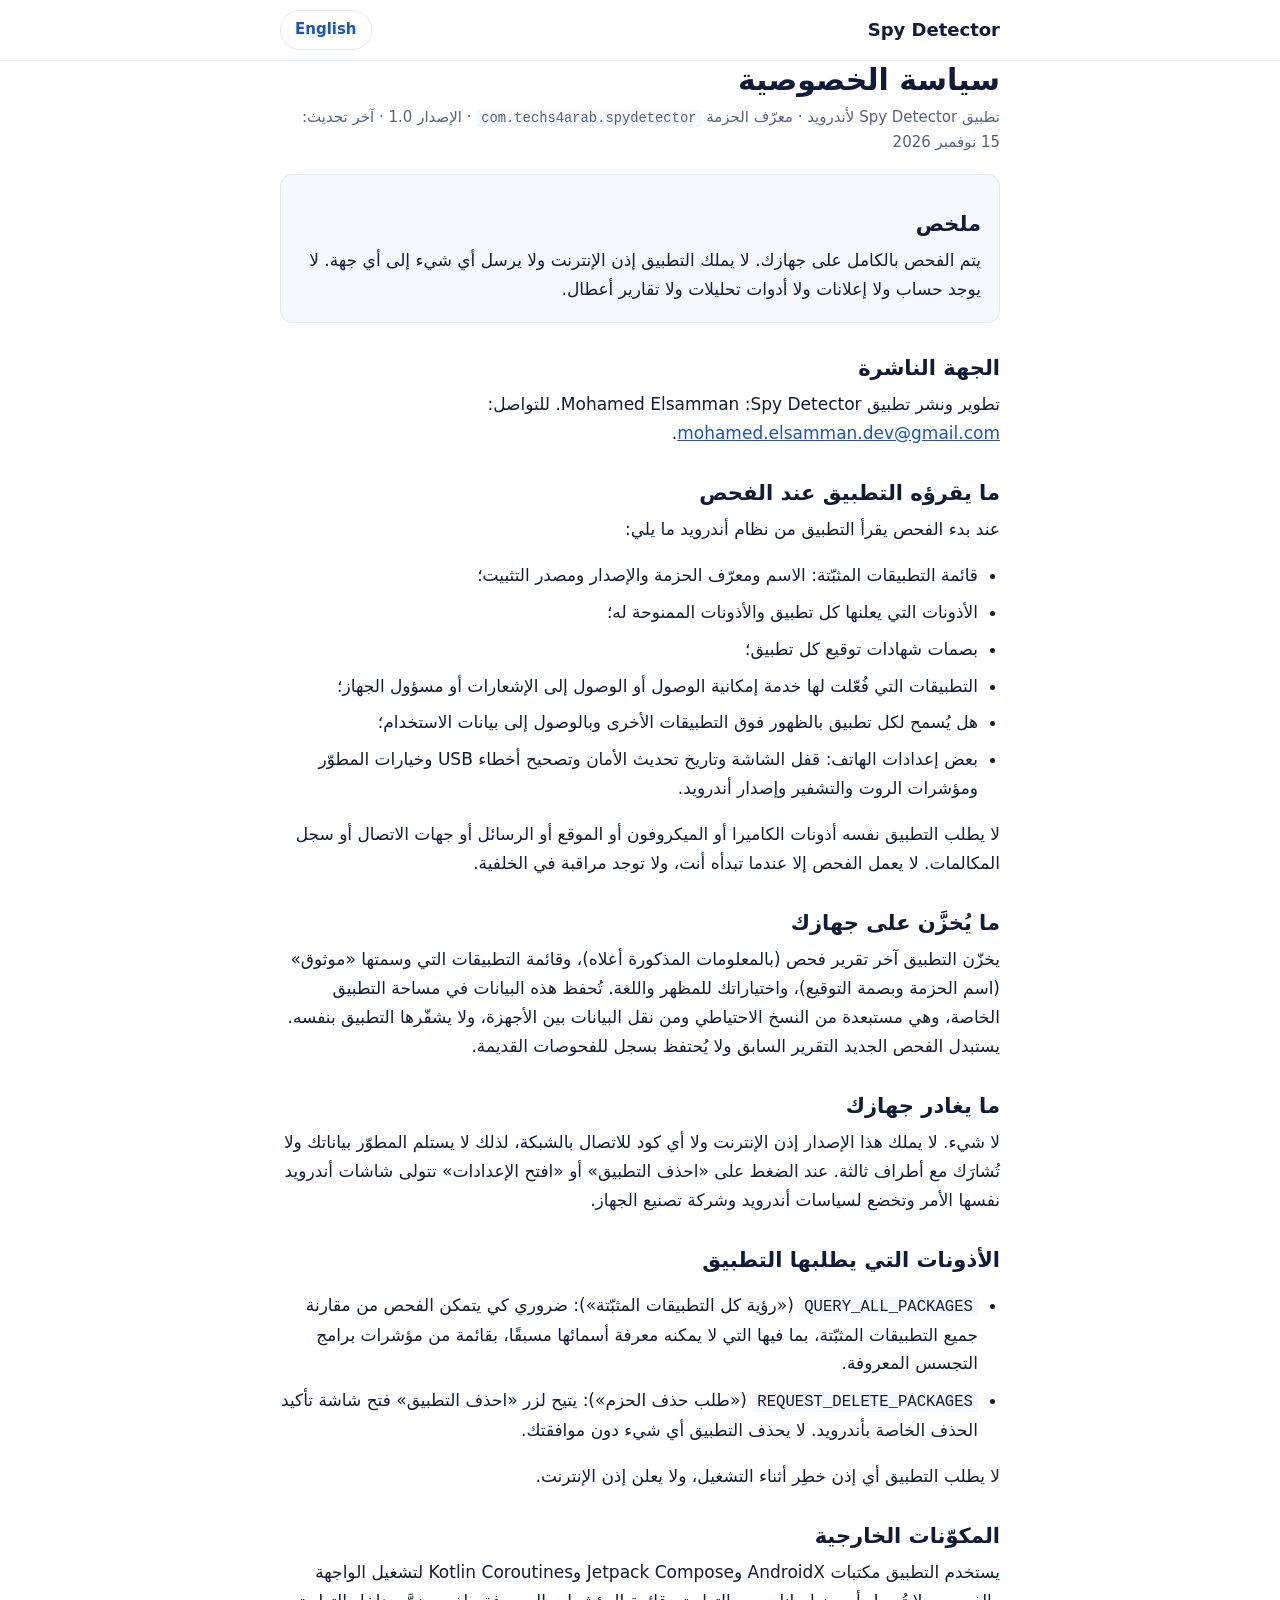
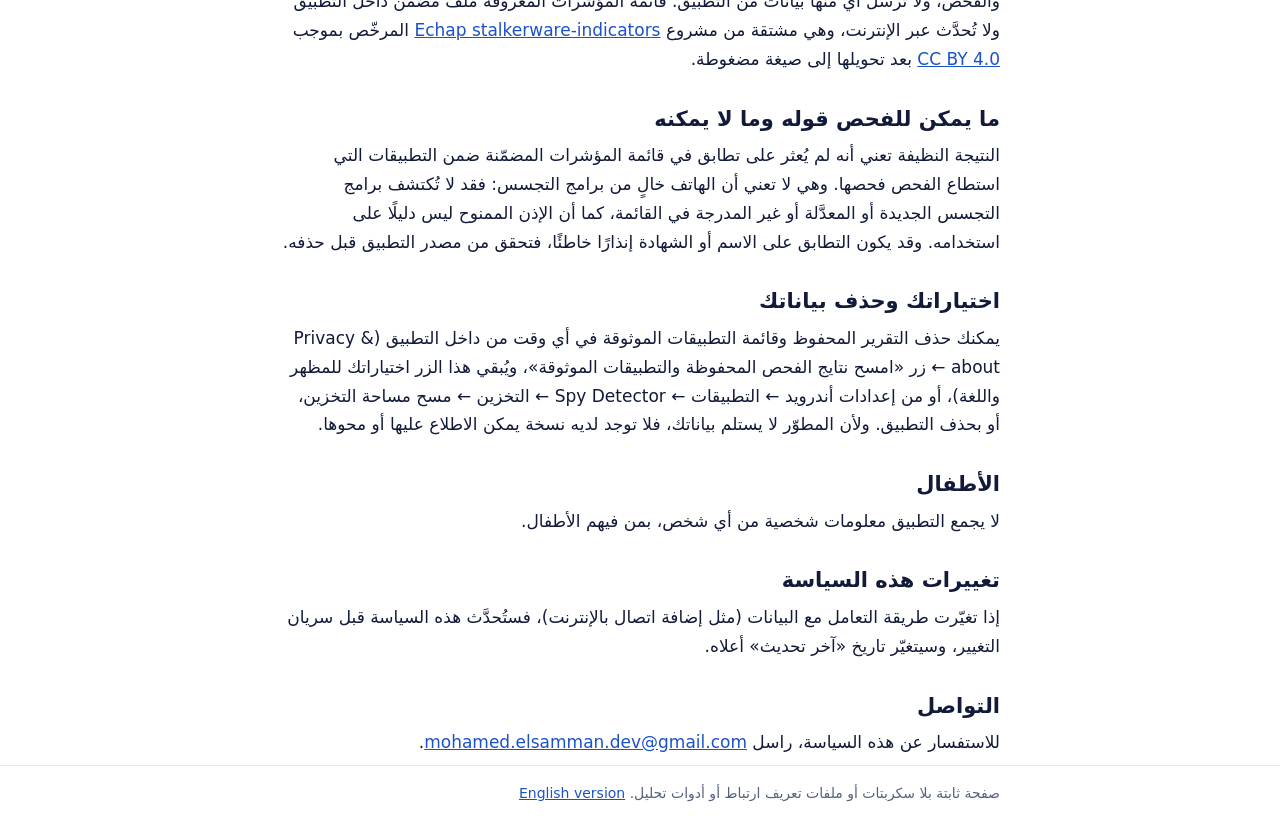
==== ar.html @ a8002fbc "Spy Detector privacy policy (EN/AR), version 1.0" ====
<!doctype html>
<html lang="ar" dir="rtl">
<head>
<meta charset="utf-8">
<meta name="viewport" content="width=device-width, initial-scale=1">
<title>Spy Detector — سياسة الخصوصية</title>
<meta name="description" content="سياسة الخصوصية لتطبيق Spy Detector على أندرويد (com.techs4arab.spydetector). يعمل التطبيق بالكامل على جهازك ولا يملك إذن الإنترنت.">
<link rel="alternate" hreflang="en" href="index.html">
<link rel="stylesheet" href="style.css">
</head>
<body>
<header><div class="wrap"><span class="brand">Spy Detector</span><a class="lang" href="index.html" hreflang="en" lang="en" dir="ltr">English</a></div></header>
<main class="wrap">
<h1>سياسة الخصوصية</h1>
<p class="meta">تطبيق Spy Detector لأندرويد · معرّف الحزمة <code>com.techs4arab.spydetector</code> · الإصدار 1.0 · آخر تحديث: 15 نوفمبر 2026</p>

<div class="summary">
<h2>ملخص</h2>
<p>يتم الفحص بالكامل على جهازك. لا يملك التطبيق إذن الإنترنت ولا يرسل أي شيء إلى أي جهة. لا يوجد حساب ولا إعلانات ولا أدوات تحليلات ولا تقارير أعطال.</p>
</div>

<h2>الجهة الناشرة</h2>
<p>تطوير ونشر تطبيق Spy Detector: <span dir="ltr">Mohamed Elsamman</span>. للتواصل: <a href="mailto:mohamed.elsamman.dev@gmail.com">mohamed.elsamman.dev@gmail.com</a>.</p>

<h2>ما يقرؤه التطبيق عند الفحص</h2>
<p>عند بدء الفحص يقرأ التطبيق من نظام أندرويد ما يلي:</p>
<ul>
<li>قائمة التطبيقات المثبّتة: الاسم ومعرّف الحزمة والإصدار ومصدر التثبيت؛</li>
<li>الأذونات التي يعلنها كل تطبيق والأذونات الممنوحة له؛</li>
<li>بصمات شهادات توقيع كل تطبيق؛</li>
<li>التطبيقات التي فُعّلت لها خدمة إمكانية الوصول أو الوصول إلى الإشعارات أو مسؤول الجهاز؛</li>
<li>هل يُسمح لكل تطبيق بالظهور فوق التطبيقات الأخرى وبالوصول إلى بيانات الاستخدام؛</li>
<li>بعض إعدادات الهاتف: قفل الشاشة وتاريخ تحديث الأمان وتصحيح أخطاء USB وخيارات المطوّر ومؤشرات الروت والتشفير وإصدار أندرويد.</li>
</ul>
<p>لا يطلب التطبيق نفسه أذونات الكاميرا أو الميكروفون أو الموقع أو الرسائل أو جهات الاتصال أو سجل المكالمات. لا يعمل الفحص إلا عندما تبدأه أنت، ولا توجد مراقبة في الخلفية.</p>

<h2>ما يُخزَّن على جهازك</h2>
<p>يخزّن التطبيق آخر تقرير فحص (بالمعلومات المذكورة أعلاه)، وقائمة التطبيقات التي وسمتها «موثوق» (اسم الحزمة وبصمة التوقيع)، واختياراتك للمظهر واللغة. تُحفظ هذه البيانات في مساحة التطبيق الخاصة، وهي مستبعدة من النسخ الاحتياطي ومن نقل البيانات بين الأجهزة، ولا يشفّرها التطبيق بنفسه. يستبدل الفحص الجديد التقرير السابق ولا يُحتفظ بسجل للفحوصات القديمة.</p>

<h2>ما يغادر جهازك</h2>
<p>لا شيء. لا يملك هذا الإصدار إذن الإنترنت ولا أي كود للاتصال بالشبكة، لذلك لا يستلم المطوّر بياناتك ولا تُشارَك مع أطراف ثالثة. عند الضغط على «احذف التطبيق» أو «افتح الإعدادات» تتولى شاشات أندرويد نفسها الأمر وتخضع لسياسات أندرويد وشركة تصنيع الجهاز.</p>

<h2>الأذونات التي يطلبها التطبيق</h2>
<ul>
<li><code>QUERY_ALL_PACKAGES</code> («رؤية كل التطبيقات المثبّتة»): ضروري كي يتمكن الفحص من مقارنة جميع التطبيقات المثبّتة، بما فيها التي لا يمكنه معرفة أسمائها مسبقًا، بقائمة من مؤشرات برامج التجسس المعروفة.</li>
<li><code>REQUEST_DELETE_PACKAGES</code> («طلب حذف الحزم»): يتيح لزر «احذف التطبيق» فتح شاشة تأكيد الحذف الخاصة بأندرويد. لا يحذف التطبيق أي شيء دون موافقتك.</li>
</ul>
<p>لا يطلب التطبيق أي إذن خطِر أثناء التشغيل، ولا يعلن إذن الإنترنت.</p>

<h2>المكوّنات الخارجية</h2>
<p>يستخدم التطبيق مكتبات AndroidX وJetpack Compose وKotlin Coroutines لتشغيل الواجهة والفحص، ولا تُرسل أي منها بيانات من التطبيق. قائمة المؤشرات المعروفة ملف مضمَّن داخل التطبيق ولا تُحدَّث عبر الإنترنت، وهي مشتقة من مشروع <a href="https://github.com/AssoEchap/stalkerware-indicators">Echap stalkerware-indicators</a> المرخّص بموجب <a href="https://creativecommons.org/licenses/by/4.0/">CC BY 4.0</a> بعد تحويلها إلى صيغة مضغوطة.</p>

<h2>ما يمكن للفحص قوله وما لا يمكنه</h2>
<p>النتيجة النظيفة تعني أنه لم يُعثر على تطابق في قائمة المؤشرات المضمّنة ضمن التطبيقات التي استطاع الفحص فحصها. وهي لا تعني أن الهاتف خالٍ من برامج التجسس: فقد لا تُكتشف برامج التجسس الجديدة أو المعدَّلة أو غير المدرجة في القائمة، كما أن الإذن الممنوح ليس دليلًا على استخدامه. وقد يكون التطابق على الاسم أو الشهادة إنذارًا خاطئًا، فتحقق من مصدر التطبيق قبل حذفه.</p>

<h2>اختياراتك وحذف بياناتك</h2>
<p>يمكنك حذف التقرير المحفوظ وقائمة التطبيقات الموثوقة في أي وقت من داخل التطبيق (Privacy &amp; about ← زر «امسح نتايج الفحص المحفوظة والتطبيقات الموثوقة»، ويُبقي هذا الزر اختياراتك للمظهر واللغة)، أو من إعدادات أندرويد ← التطبيقات ← Spy Detector ← التخزين ← مسح مساحة التخزين، أو بحذف التطبيق. ولأن المطوّر لا يستلم بياناتك، فلا توجد لديه نسخة يمكن الاطلاع عليها أو محوها.</p>

<h2>الأطفال</h2>
<p>لا يجمع التطبيق معلومات شخصية من أي شخص، بمن فيهم الأطفال.</p>

<h2>تغييرات هذه السياسة</h2>
<p>إذا تغيّرت طريقة التعامل مع البيانات (مثل إضافة اتصال بالإنترنت)، فستُحدَّث هذه السياسة قبل سريان التغيير، وسيتغيّر تاريخ «آخر تحديث» أعلاه.</p>

<h2>التواصل</h2>
<p>للاستفسار عن هذه السياسة، راسل <a href="mailto:mohamed.elsamman.dev@gmail.com">mohamed.elsamman.dev@gmail.com</a>.</p>
</main>
<footer><div class="wrap">صفحة ثابتة بلا سكربتات أو ملفات تعريف ارتباط أو أدوات تحليل. <a href="index.html" hreflang="en" lang="en" dir="ltr">English version</a></div></footer>
</body>
</html>
---- style.css ----
:root {
  --bg: #ffffff;
  --fg: #111a38;
  --muted: #55627f;
  --accent: #1c52c9;
  --line: #e3e9f3;
  --card: #f5f8fd;
}
@media (prefers-color-scheme: dark) {
  :root { --bg: #0b1020; --fg: #e8edf8; --muted: #a2aec8; --accent: #7aa2ff; --line: #25304d; --card: #121a30; }
}
* { box-sizing: border-box; }
html { -webkit-text-size-adjust: 100%; }
body {
  margin: 0; background: var(--bg); color: var(--fg);
  font: 17px/1.7 system-ui, -apple-system, "Segoe UI", Roboto, "Noto Sans", "Noto Naskh Arabic", "Noto Sans Arabic", Arial, sans-serif;
}
a { color: var(--accent); }
a:focus-visible { outline: 2px solid var(--accent); outline-offset: 2px; border-radius: 3px; }
.wrap { max-width: 760px; margin: 0 auto; padding: 0 20px; }
header { border-bottom: 1px solid var(--line); }
header .wrap { display: flex; align-items: center; justify-content: space-between; gap: 12px; flex-wrap: wrap; min-height: 60px; }
.brand { font-weight: 700; font-size: 18px; }
.lang { padding: 6px 14px; border: 1px solid var(--line); border-radius: 999px; text-decoration: none; font-weight: 600; font-size: 15px; }
main { padding: 28px 0 40px; }
h1 { font-size: 30px; line-height: 1.25; margin: 0 0 6px; }
h2 { font-size: 21px; line-height: 1.3; margin: 32px 0 6px; }
p, li { margin: 8px 0; }
ul { padding-inline-start: 22px; }
.meta { color: var(--muted); font-size: 15px; margin: 0 0 18px; }
.summary { background: var(--card); border: 1px solid var(--line); border-radius: 12px; padding: 4px 18px 10px; margin: 18px 0; }
code { font-family: ui-monospace, SFMono-Regular, Menlo, Consolas, monospace; font-size: 0.92em; background: var(--card); padding: 1px 5px; border-radius: 4px; direction: ltr; unicode-bidi: isolate; }
footer { border-top: 1px solid var(--line); color: var(--muted); font-size: 14px; padding: 16px 0 28px; }
[dir="rtl"] code { unicode-bidi: isolate; }
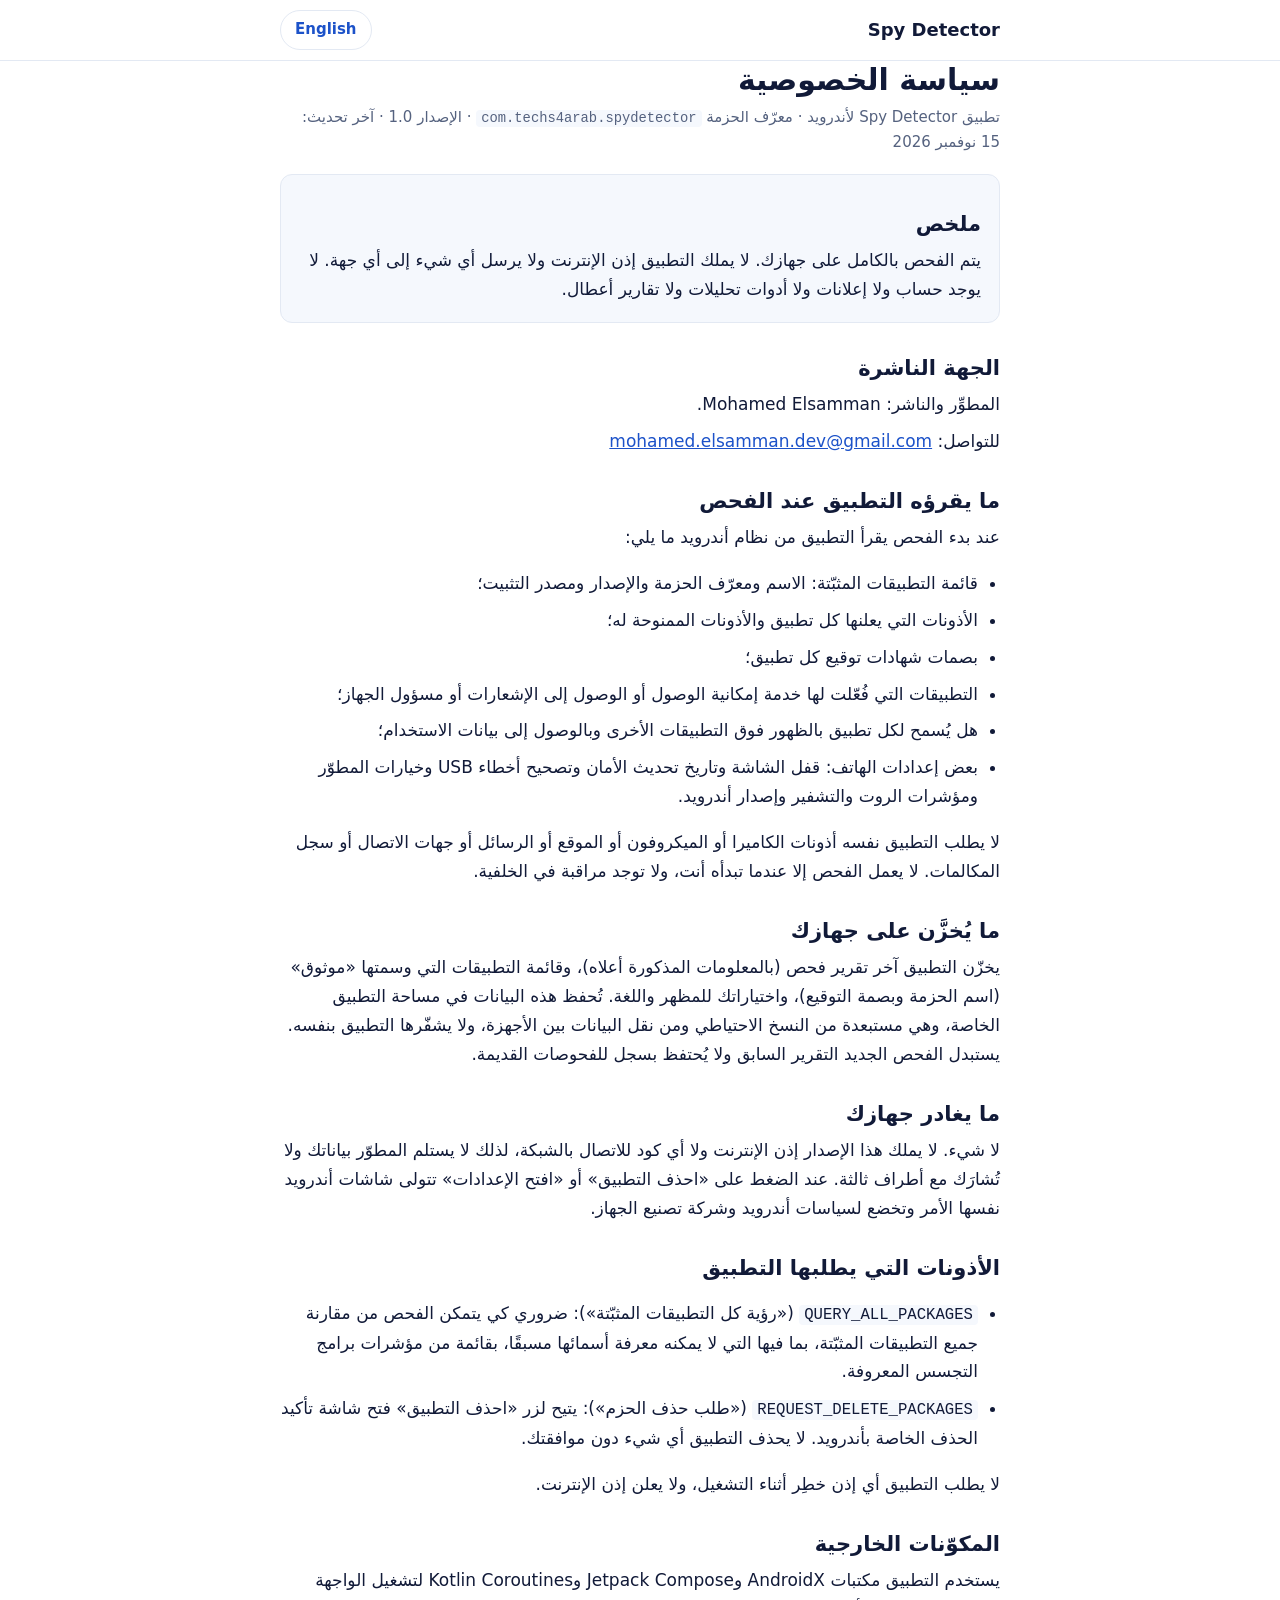
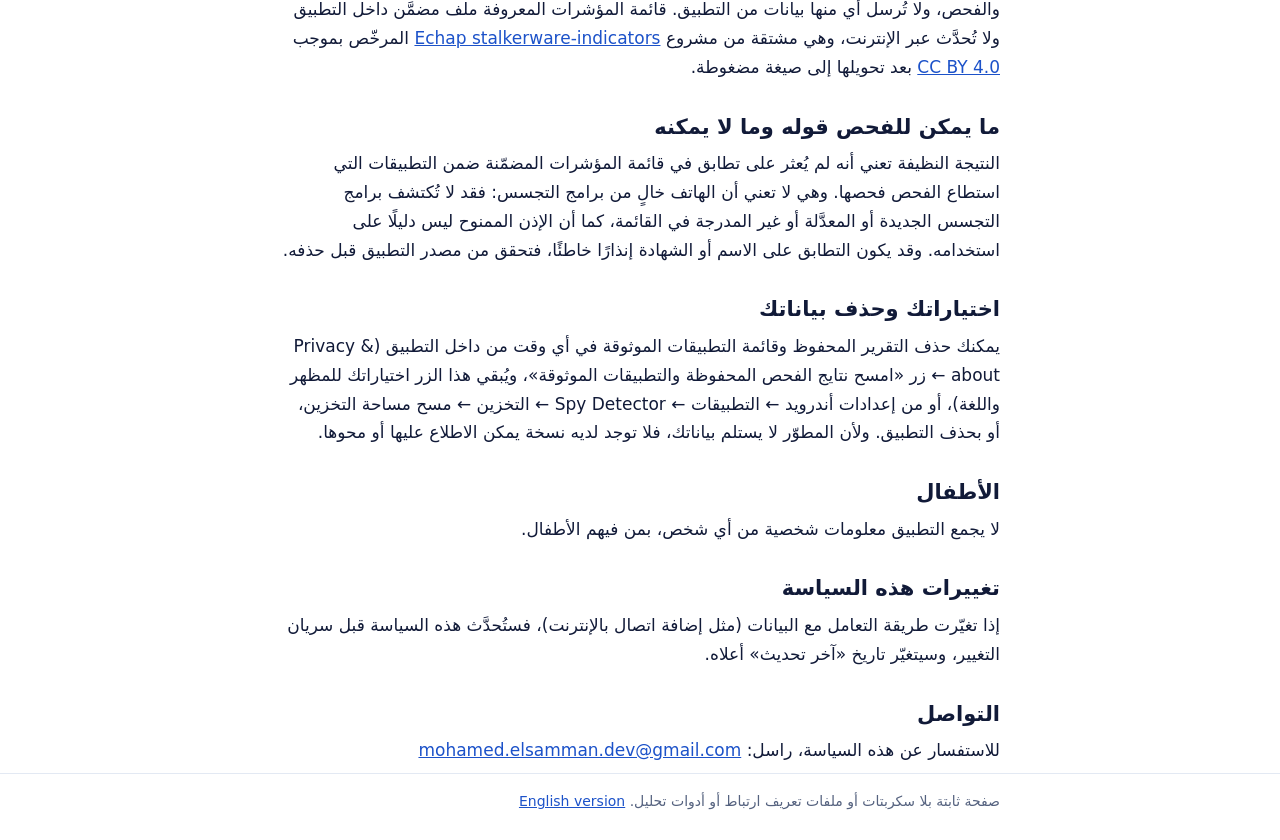
==== commit 6df234f0: "Fix Arabic bidi in publisher and contact lines" ====
--- a/ar.html
+++ b/ar.html
@@ -20,7 +20,8 @@
 </div>
 
 <h2>الجهة الناشرة</h2>
-<p>تطوير ونشر تطبيق Spy Detector: <span dir="ltr">Mohamed Elsamman</span>. للتواصل: <a href="mailto:mohamed.elsamman.dev@gmail.com">mohamed.elsamman.dev@gmail.com</a>.</p>
+<p>المطوِّر والناشر: <span dir="ltr">Mohamed Elsamman</span>.</p>
+<p>للتواصل: <a dir="ltr" href="mailto:mohamed.elsamman.dev@gmail.com">mohamed.elsamman.dev@gmail.com</a></p>
 
 <h2>ما يقرؤه التطبيق عند الفحص</h2>
 <p>عند بدء الفحص يقرأ التطبيق من نظام أندرويد ما يلي:</p>
@@ -63,7 +64,7 @@
 <p>إذا تغيّرت طريقة التعامل مع البيانات (مثل إضافة اتصال بالإنترنت)، فستُحدَّث هذه السياسة قبل سريان التغيير، وسيتغيّر تاريخ «آخر تحديث» أعلاه.</p>
 
 <h2>التواصل</h2>
-<p>للاستفسار عن هذه السياسة، راسل <a href="mailto:mohamed.elsamman.dev@gmail.com">mohamed.elsamman.dev@gmail.com</a>.</p>
+<p>للاستفسار عن هذه السياسة، راسل: <a dir="ltr" href="mailto:mohamed.elsamman.dev@gmail.com">mohamed.elsamman.dev@gmail.com</a></p>
 </main>
 <footer><div class="wrap">صفحة ثابتة بلا سكربتات أو ملفات تعريف ارتباط أو أدوات تحليل. <a href="index.html" hreflang="en" lang="en" dir="ltr">English version</a></div></footer>
 </body>
